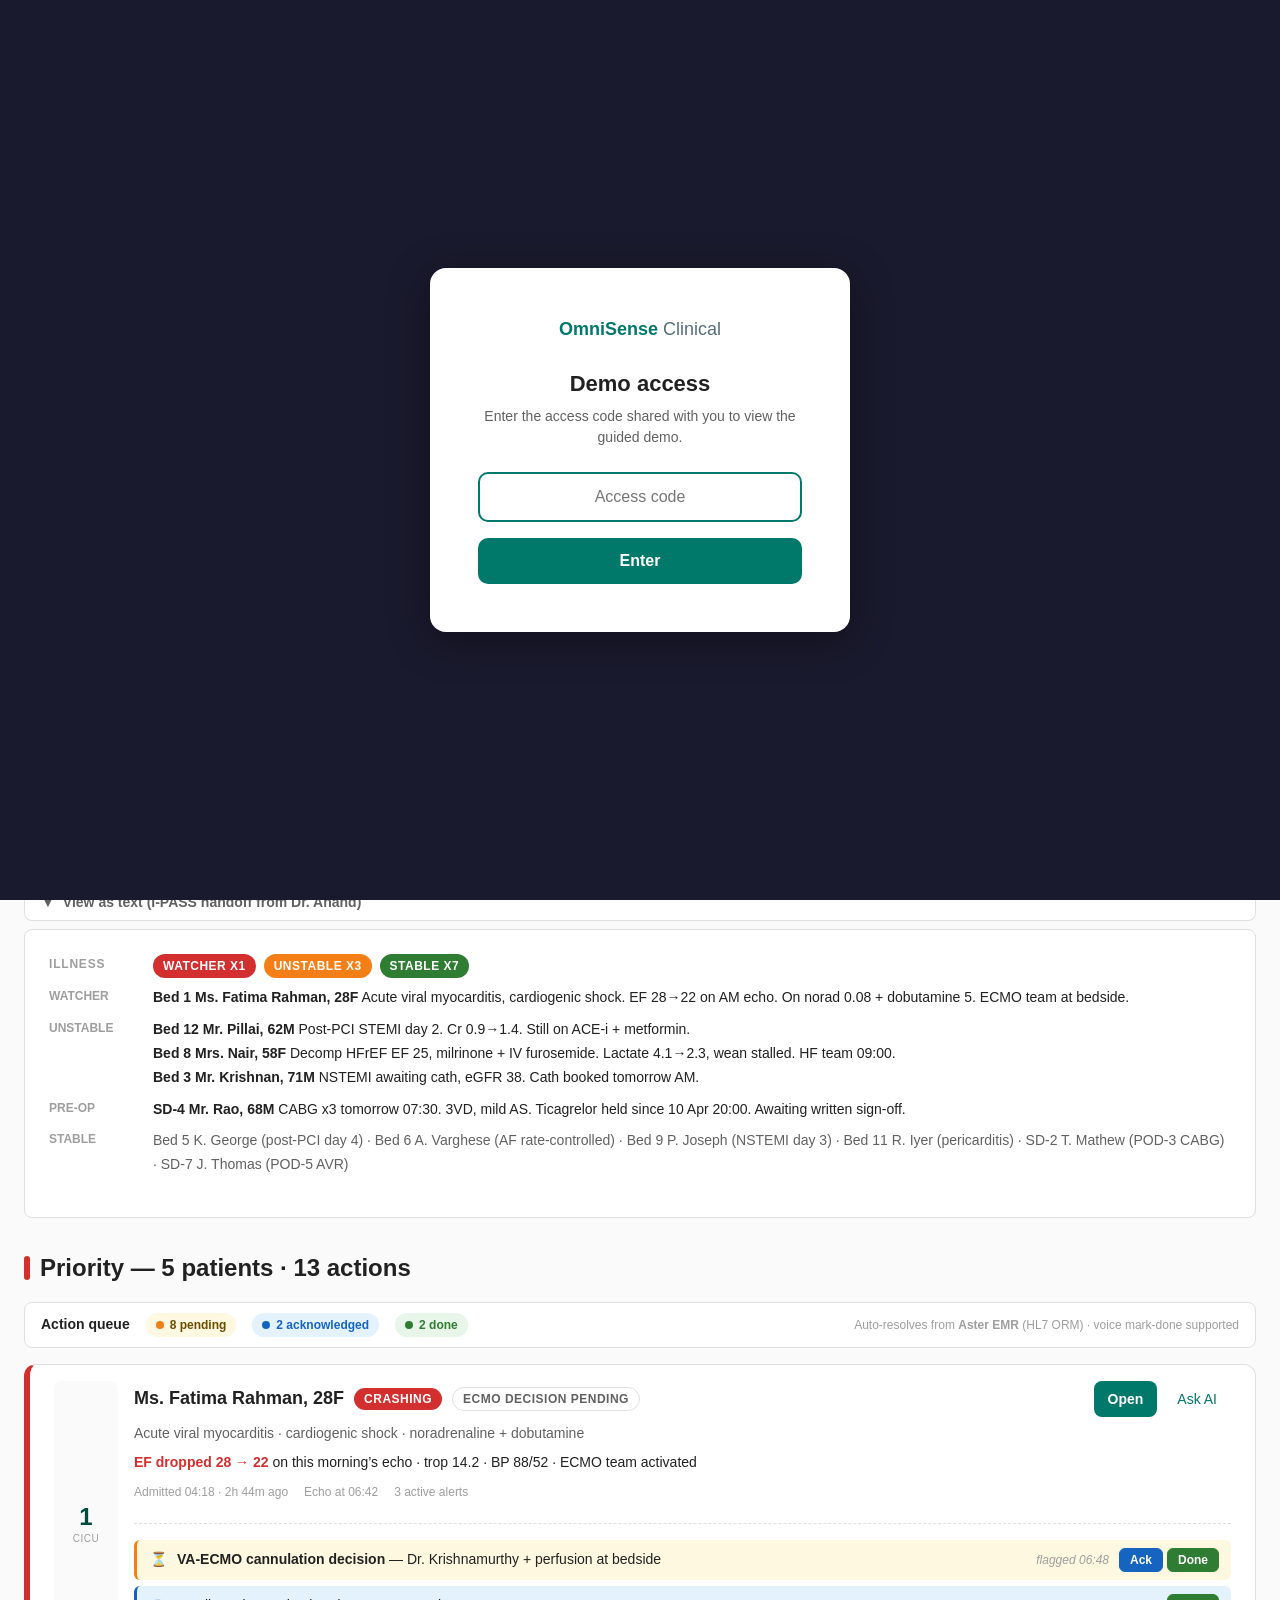
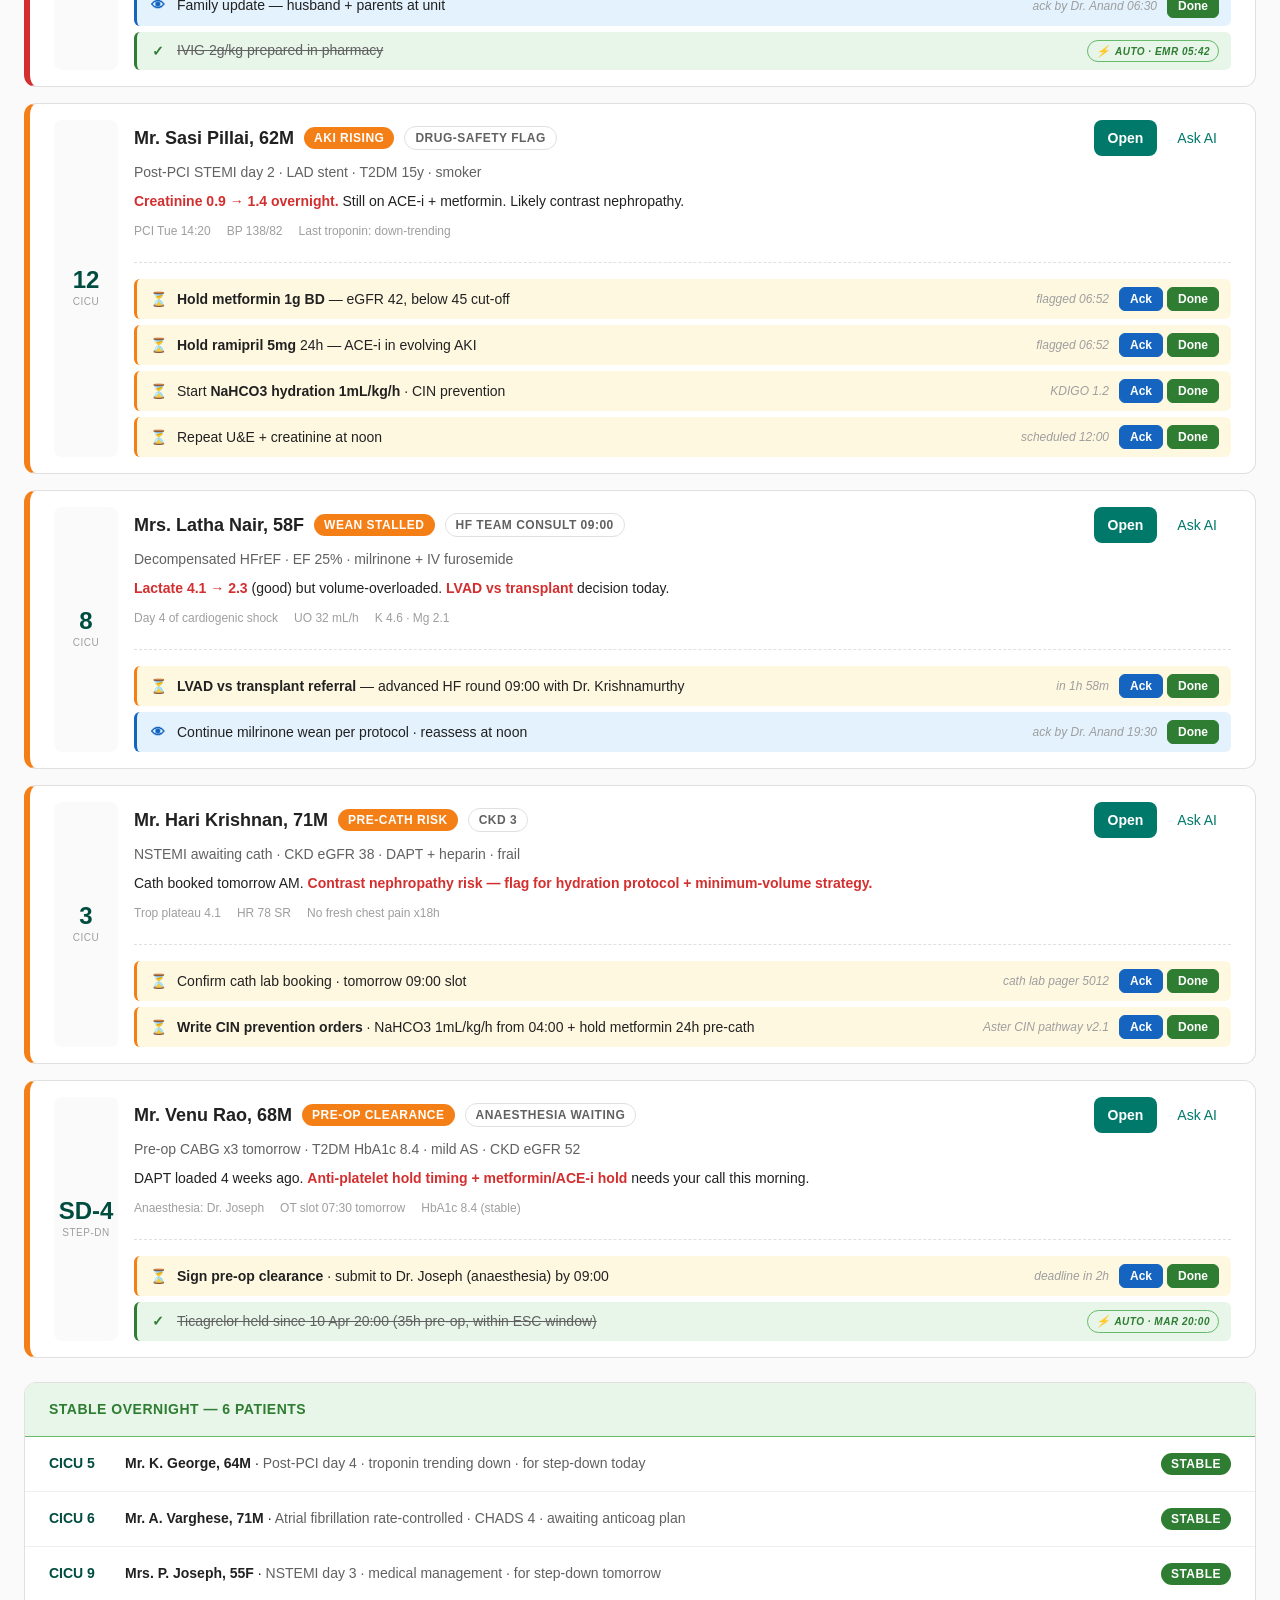
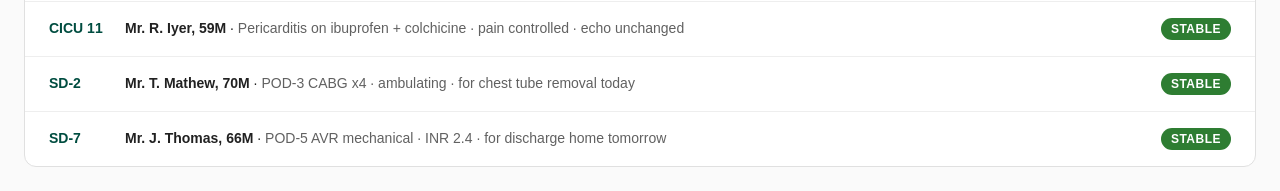
==== 02-briefing-shift-start.html @ e31ad089 "OmniSense Clinical demo walkthrough - 11 mockups + guided tour" ====
<!doctype html>
<html lang="en">
<head>
<meta charset="utf-8">
<title>M2 — Shift-start briefing · OmniSense Clinical</title>
<meta name="viewport" content="width=device-width, initial-scale=1">
<link rel="stylesheet" href="mockups.css">
<link rel="stylesheet" href="tour.css">
</head>
<body>
<div class="app">

  <header class="topbar">
    <div class="topbar-left">
      <div class="brand">OmniSense<span class="brand-mark">Clinical</span></div>
      <div class="hospital-pill">Aster Medcity · Kochi</div>
    </div>
    <div class="topbar-right">
      <div class="user-block">
        <span class="user-name">Dr. Rajesh Menon</span>
        <span class="user-meta">CICU · Cardiologist · D001</span>
      </div>
      <div class="user-avatar">RM</div>
    </div>
  </header>

  <nav class="tabbar">
    <div class="tab tab-active">
      <svg class="tab-mic-icon" viewBox="0 0 24 24"><rect x="9" y="3" width="6" height="12" rx="3"/><path d="M5 11a7 7 0 0 0 14 0M12 18v3"/></svg>
      Briefing
    </div>
    <div class="tab">Rounds</div>
    <div class="tab">Patients</div>
    <div class="tab">Knowledge</div>
  </nav>

  <main class="main">

    <div class="page-header">
      <div>
        <h1 class="page-title">Shift briefing</h1>
        <p class="page-subtitle">11 April 2026 · 07:02 · Generated 22 sec ago · 11 patients · 4 priority</p>
      </div>
      <div style="display:flex; gap:var(--space-sm); align-items:center;">
        <button class="btn btn-secondary btn-sm">Replay audio</button>
        <button class="btn btn-secondary btn-sm">Export to handoff</button>
        <button class="mic-fab" title="Press and hold to ask a follow-up">
          <svg viewBox="0 0 24 24"><rect x="9" y="3" width="6" height="12" rx="3"/><path d="M5 11a7 7 0 0 0 14 0M12 18v3"/></svg>
        </button>
      </div>
    </div>

    <!-- Doctor's voice turn -->
    <div class="doctor-bubble">
      <div class="doctor-bubble-icon">RM</div>
      <div class="doctor-bubble-text">&ldquo;How does my day look?&rdquo;</div>
      <span style="margin-left:auto; font-size:var(--font-xs); color:var(--color-text-muted);">07:01:38 · 1.4s</span>
    </div>

    <!-- AI conversational narrative -->
    <div class="ai-bubble" id="ai-briefing">
      <div class="ai-bubble-header">
        <div class="ai-bubble-icon">AI</div>
        <span>OmniSense · shift briefing</span>
        <!-- Audio playback control -->
        <div id="audio-control" style="margin-left:auto; display:flex; align-items:center; gap:8px;">
          <button id="audio-btn" onclick="toggleAudio()" style="display:inline-flex; align-items:center; gap:6px; padding:6px 14px; background:#00796B; color:white; border:none; border-radius:20px; font-size:12px; font-weight:600; cursor:pointer; font-family:inherit;">
            <svg id="audio-icon-play" width="14" height="14" viewBox="0 0 24 24" fill="white"><polygon points="5,3 19,12 5,21"/></svg>
            <svg id="audio-icon-pause" width="14" height="14" viewBox="0 0 24 24" fill="white" style="display:none;"><rect x="5" y="3" width="4" height="18"/><rect x="15" y="3" width="4" height="18"/></svg>
            <span id="audio-label">Listen</span>
          </button>
          <div id="audio-status" style="font-size:11px; color:var(--color-text-muted); font-weight:400; display:none; align-items:center;">
            <span id="audio-status-text">Speaking...</span>
            <span id="audio-waveform" style="display:inline-flex; align-items:center; gap:2px; margin-left:4px; height:14px; vertical-align:middle;">
              <span style="display:inline-block; width:2px; background:#00796B; border-radius:1px; animation:waveform 0.8s ease-in-out infinite;"></span>
              <span style="display:inline-block; width:2px; background:#00796B; border-radius:1px; animation:waveform 0.8s ease-in-out infinite 0.1s;"></span>
              <span style="display:inline-block; width:2px; background:#00796B; border-radius:1px; animation:waveform 0.8s ease-in-out infinite 0.2s;"></span>
              <span style="display:inline-block; width:2px; background:#00796B; border-radius:1px; animation:waveform 0.8s ease-in-out infinite 0.3s;"></span>
              <span style="display:inline-block; width:2px; background:#00796B; border-radius:1px; animation:waveform 0.8s ease-in-out infinite 0.15s;"></span>
            </span>
          </div>
        </div>
      </div>
      <div class="ai-bubble-body" id="ai-text">
        Good morning Dr. Menon. You have <strong>11 cardiac patients</strong> today across CICU and the
        cardiac surgical step-down. <strong>Four need your attention this morning.</strong>
        <br><br>
        <strong>Mr. Pillai in bed 12</strong> &mdash; your STEMI from Tuesday &mdash; his creatinine
        bumped from <strong>0.9 to 1.4</strong> overnight. Most likely contrast nephropathy from yesterday&rsquo;s
        cath, and he&rsquo;s still on the ACE-i and metformin.
        <br><br>
        <strong>Mrs. Nair in bed 8</strong> &mdash; your decomp heart failure on milrinone &mdash; her lactate has
        come down from 4.1 to 2.3 over the last 24 hours, but the milrinone wean isn&rsquo;t going as
        planned and she&rsquo;s still pretty volume-overloaded. The advanced HF team wants to talk
        about <strong>LVAD versus transplant referral</strong> this morning.
        <br><br>
        <strong>Ms. Fatima in bed 1</strong> &mdash; the 28-year-old myocarditis admission from last night &mdash;
        her EF dropped from <strong>28 to 22</strong> on the morning echo. She&rsquo;s on low-dose noradrenaline
        and dobutamine, and the ECMO team is asking <strong>whether to cannulate now or wait
        another four hours</strong>.
        <br><br>
        <strong>Mr. Krishnan in bed 3</strong> goes to the cath lab tomorrow &mdash; his eGFR is 38, so I want to
        flag the contrast load. And <strong>Mr. Rao</strong> is your CABG case for tomorrow morning &mdash;
        anaesthesia wants clearance on his anti-platelet hold.
        <br><br>
        The other six are stable. <em>What do you want to tackle first?</em>
      </div>
      <div class="ai-bubble-meta">
        <span>Sources: Patient context bundles &times; 11 · Drug-safety pipeline run · 0 hallucination flags</span>
        <span style="margin-left:auto;">Fully audited &middot; ID brf_20260411_0701</span>
      </div>
    </div>

    <!-- Text handoff (collapsible) -->
    <div id="handoff-toggle" style="margin-top:var(--space-md);">
      <button onclick="document.getElementById('handoff-body').style.display = document.getElementById('handoff-body').style.display === 'none' ? 'block' : 'none'; this.querySelector('.toggle-arrow').textContent = document.getElementById('handoff-body').style.display === 'none' ? '\u25B6' : '\u25BC';" style="display:flex; align-items:center; gap:8px; padding:10px 16px; background:var(--color-surface); border:1px solid var(--color-border); border-radius:var(--radius-md); cursor:pointer; font-size:var(--font-sm); font-weight:600; color:var(--color-text-secondary); font-family:inherit; width:100%; text-align:left;">
        <span class="toggle-arrow">&#9660;</span>
        View as text (I-PASS handoff from Dr. Anand)
      </button>
      <div id="handoff-body" style="display:block; margin-top:8px; padding:var(--space-lg); background:var(--color-surface); border:1px solid var(--color-border); border-radius:var(--radius-md); font-size:var(--font-sm); line-height:1.7;">
        <div style="display:grid; grid-template-columns:80px 1fr; gap:var(--space-sm) var(--space-lg); margin-bottom:var(--space-md);">
          <div style="font-size:var(--font-xs); text-transform:uppercase; color:var(--color-text-muted); font-weight:700; letter-spacing:0.8px;">Illness</div>
          <div><span class="badge badge-critical">Watcher x1</span> <span class="badge badge-warning" style="margin-left:4px;">Unstable x3</span> <span class="badge badge-stable" style="margin-left:4px;">Stable x7</span></div>

          <div style="font-size:var(--font-xs); text-transform:uppercase; color:var(--color-text-muted); font-weight:700;">Watcher</div>
          <div><strong>Bed 1 Ms. Fatima Rahman, 28F</strong> Acute viral myocarditis, cardiogenic shock. EF 28&rarr;22 on AM echo. On norad 0.08 + dobutamine 5. ECMO team at bedside.</div>

          <div style="font-size:var(--font-xs); text-transform:uppercase; color:var(--color-text-muted); font-weight:700;">Unstable</div>
          <div>
            <strong>Bed 12 Mr. Pillai, 62M</strong> Post-PCI STEMI day 2. Cr 0.9&rarr;1.4. Still on ACE-i + metformin.<br>
            <strong>Bed 8 Mrs. Nair, 58F</strong> Decomp HFrEF EF 25, milrinone + IV furosemide. Lactate 4.1&rarr;2.3, wean stalled. HF team 09:00.<br>
            <strong>Bed 3 Mr. Krishnan, 71M</strong> NSTEMI awaiting cath, eGFR 38. Cath booked tomorrow AM.
          </div>

          <div style="font-size:var(--font-xs); text-transform:uppercase; color:var(--color-text-muted); font-weight:700;">Pre-op</div>
          <div><strong>SD-4 Mr. Rao, 68M</strong> CABG x3 tomorrow 07:30. 3VD, mild AS. Ticagrelor held since 10 Apr 20:00. Awaiting written sign-off.</div>

          <div style="font-size:var(--font-xs); text-transform:uppercase; color:var(--color-text-muted); font-weight:700;">Stable</div>
          <div style="color:var(--color-text-secondary);">Bed 5 K. George (post-PCI day 4) &middot; Bed 6 A. Varghese (AF rate-controlled) &middot; Bed 9 P. Joseph (NSTEMI day 3) &middot; Bed 11 R. Iyer (pericarditis) &middot; SD-2 T. Mathew (POD-3 CABG) &middot; SD-7 J. Thomas (POD-5 AVR)</div>
        </div>
      </div>
    </div>

    <script>
    var isSpeaking = false;
    var speakId = 0;
    var sentences = [];
    var currentIdx = 0;
    var preferredVoice = null;

    var ABBREVS = [
      [/\bDr\./g, 'Doctor'], [/\bMr\./g, 'Mister'], [/\bMrs\./g, 'Missus'],
      [/\bMs\./g, 'Miss'], [/\bSt\./g, 'Saint'], [/\be\.g\./g, 'for example'],
      [/\bi\.e\./g, 'that is'], [/\bvs\./g, 'versus'], [/\beGFR\b/g, 'E G F R'],
      [/\bACE-i\b/g, 'ace inhibitor'], [/\bEF\b/g, 'E F'], [/\bLVAD\b/g, 'L VAD'],
      [/\bCABG\b/g, 'cabbage']
    ];

    function toggleAudio() {
      if (isSpeaking) {
        speakId++;
        speechSynthesis.cancel();
        setUI(false);
        // currentIdx stays where it is so resume picks up from here
        return;
      }

      // First play or resume
      if (sentences.length === 0 || currentIdx >= sentences.length) {
        // Fresh start: parse text and reset
        var text = document.getElementById('ai-text').innerText;
        var safe = ABBREVS.reduce(function(t, p) { return t.replaceAll(p[0], p[1]); }, text);
        sentences = safe.match(/[^.!?]+[.!?]+/g) || [safe];
        currentIdx = 0;

        var voices = speechSynthesis.getVoices();
        preferredVoice =
          voices.find(function(v) { return v.lang === 'en-IN'; }) ||
          voices.find(function(v) { return /india|neerja|rishi/i.test(v.name) && v.lang.indexOf('en') === 0; }) ||
          voices.find(function(v) { return v.lang === 'en-GB'; }) ||
          voices.find(function(v) { return v.lang.indexOf('en') === 0; });
      }
      // else: resume from currentIdx

      setUI(true);
      speakNext();
    }

    function speakNext() {
      if (currentIdx >= sentences.length) { setUI(false); return; }
      var myId = ++speakId;
      setTimeout(function() {
        if (speakId !== myId) return;
        var u = new SpeechSynthesisUtterance(sentences[currentIdx].trim());
        u.rate = 0.95;
        u.pitch = 1;
        u.volume = 1;
        u.lang = 'en-IN';
        if (preferredVoice) u.voice = preferredVoice;
        u.onend = function() {
          if (speakId !== myId) return;
          currentIdx++;
          speakNext();
        };
        u.onerror = function() {
          if (speakId !== myId) return;
          setUI(false);
        };
        speechSynthesis.speak(u);
      }, 50);
    }

    function setUI(playing) {
      isSpeaking = playing;
      var paused = !playing && currentIdx > 0 && currentIdx < sentences.length;
      document.getElementById('audio-label').textContent = playing ? 'Stop' : (paused ? 'Resume' : 'Listen');
      document.getElementById('audio-icon-play').style.display = playing ? 'none' : 'block';
      document.getElementById('audio-icon-pause').style.display = playing ? 'block' : 'none';
      document.getElementById('audio-btn').style.background = playing ? '#D32F2F' : '#00796B';
      document.getElementById('audio-status').style.display = playing ? 'inline-flex' : 'none';
    }

    if (speechSynthesis.onvoiceschanged !== undefined) {
      speechSynthesis.onvoiceschanged = function() {};
    }
    </script>

    <h2 style="margin-top:var(--space-xl); margin-bottom:var(--space-md); font-size:var(--font-xl); font-weight:600; display:flex; align-items:center; gap:10px;">
      <span style="width:6px; height:24px; background:var(--color-critical); border-radius:3px;"></span>
      Priority &mdash; 5 patients &middot; 13 actions
    </h2>

    <div class="action-summary">
      <span style="font-weight:600; color:var(--color-text);">Action queue</span>
      <span class="action-summary-pill" style="background:#FFF8E1; color:#6D4C00;"><span class="dot" style="background:#F57F17;"></span>8 pending</span>
      <span class="action-summary-pill" style="background:#E3F2FD; color:#1565C0;"><span class="dot" style="background:#1565C0;"></span>2 acknowledged</span>
      <span class="action-summary-pill" style="background:#E8F5E9; color:#2E7D32;"><span class="dot" style="background:#2E7D32;"></span>2 done</span>
      <span style="margin-left:auto; font-size:var(--font-xs); color:var(--color-text-muted);">
        Auto-resolves from <strong>Aster EMR</strong> (HL7 ORM) &middot; voice mark-done supported
      </span>
    </div>

    <div class="priority-list">

      <!-- Fatima — most critical -->
      <div class="patient-card patient-card-critical">
        <div class="patient-bed-block">
          <div class="patient-bed-num">1</div>
          <div class="patient-bed-label">CICU</div>
        </div>
        <div class="patient-body">
          <div class="patient-name-row">
            <span class="patient-name">Ms. Fatima Rahman, 28F</span>
            <span class="badge badge-critical">Crashing</span>
            <span class="badge badge-outline">ECMO decision pending</span>
            <span style="margin-left:auto; display:flex; gap:6px;">
              <button class="btn btn-primary btn-sm">Open</button>
              <button class="btn btn-ghost btn-sm">Ask AI</button>
            </span>
          </div>
          <div class="patient-dx">Acute viral myocarditis · cardiogenic shock · noradrenaline + dobutamine</div>
          <div class="patient-concern"><strong>EF dropped 28 &rarr; 22</strong> on this morning&rsquo;s echo · trop 14.2 · BP 88/52 · ECMO team activated</div>
          <div class="patient-meta-row">
            <span>Admitted 04:18 · 2h 44m ago</span>
            <span>Echo at 06:42</span>
            <span>3 active alerts</span>
          </div>

          <div class="action-list">
            <div class="action-item action-pending">
              <span class="action-status action-status-pending">⏳</span>
              <span class="action-text"><strong>VA-ECMO cannulation decision</strong> &mdash; Dr. Krishnamurthy + perfusion at bedside</span>
              <span class="action-meta">flagged 06:48</span>
              <div class="action-buttons">
                <button class="btn-mini btn-mini-ack">Ack</button>
                <button class="btn-mini btn-mini-done">Done</button>
              </div>
            </div>
            <div class="action-item action-acknowledged">
              <span class="action-status action-status-ack">👁</span>
              <span class="action-text">Family update &mdash; husband + parents at unit</span>
              <span class="action-meta">ack by Dr. Anand 06:30</span>
              <div class="action-buttons">
                <button class="btn-mini btn-mini-done">Done</button>
              </div>
            </div>
            <div class="action-item action-done">
              <span class="action-status action-status-done">✓</span>
              <span class="action-text">IVIG 2g/kg prepared in pharmacy</span>
              <span class="action-meta"><span class="auto-badge">auto · EMR 05:42</span></span>
            </div>
          </div>
        </div>
      </div>

      <!-- Pillai -->
      <div class="patient-card patient-card-warning">
        <div class="patient-bed-block">
          <div class="patient-bed-num">12</div>
          <div class="patient-bed-label">CICU</div>
        </div>
        <div class="patient-body">
          <div class="patient-name-row">
            <span class="patient-name">Mr. Sasi Pillai, 62M</span>
            <span class="badge badge-warning">AKI rising</span>
            <span class="badge badge-outline">Drug-safety flag</span>
            <span style="margin-left:auto; display:flex; gap:6px;">
              <button class="btn btn-primary btn-sm">Open</button>
              <button class="btn btn-ghost btn-sm">Ask AI</button>
            </span>
          </div>
          <div class="patient-dx">Post-PCI STEMI day 2 · LAD stent · T2DM 15y · smoker</div>
          <div class="patient-concern"><strong>Creatinine 0.9 &rarr; 1.4 overnight.</strong> Still on ACE-i + metformin. Likely contrast nephropathy.</div>
          <div class="patient-meta-row">
            <span>PCI Tue 14:20</span>
            <span>BP 138/82</span>
            <span>Last troponin: down-trending</span>
          </div>

          <div class="action-list">
            <div class="action-item action-pending">
              <span class="action-status action-status-pending">⏳</span>
              <span class="action-text"><strong>Hold metformin 1g BD</strong> &mdash; eGFR 42, below 45 cut-off</span>
              <span class="action-meta">flagged 06:52</span>
              <div class="action-buttons">
                <button class="btn-mini btn-mini-ack">Ack</button>
                <button class="btn-mini btn-mini-done">Done</button>
              </div>
            </div>
            <div class="action-item action-pending">
              <span class="action-status action-status-pending">⏳</span>
              <span class="action-text"><strong>Hold ramipril 5mg</strong> 24h &mdash; ACE-i in evolving AKI</span>
              <span class="action-meta">flagged 06:52</span>
              <div class="action-buttons">
                <button class="btn-mini btn-mini-ack">Ack</button>
                <button class="btn-mini btn-mini-done">Done</button>
              </div>
            </div>
            <div class="action-item action-pending">
              <span class="action-status action-status-pending">⏳</span>
              <span class="action-text">Start <strong>NaHCO3 hydration 1mL/kg/h</strong> &middot; CIN prevention</span>
              <span class="action-meta">KDIGO 1.2</span>
              <div class="action-buttons">
                <button class="btn-mini btn-mini-ack">Ack</button>
                <button class="btn-mini btn-mini-done">Done</button>
              </div>
            </div>
            <div class="action-item action-pending">
              <span class="action-status action-status-pending">⏳</span>
              <span class="action-text">Repeat U&amp;E + creatinine at noon</span>
              <span class="action-meta">scheduled 12:00</span>
              <div class="action-buttons">
                <button class="btn-mini btn-mini-ack">Ack</button>
                <button class="btn-mini btn-mini-done">Done</button>
              </div>
            </div>
          </div>
        </div>
      </div>

      <!-- Nair -->
      <div class="patient-card patient-card-warning">
        <div class="patient-bed-block">
          <div class="patient-bed-num">8</div>
          <div class="patient-bed-label">CICU</div>
        </div>
        <div class="patient-body">
          <div class="patient-name-row">
            <span class="patient-name">Mrs. Latha Nair, 58F</span>
            <span class="badge badge-warning">Wean stalled</span>
            <span class="badge badge-outline">HF team consult 09:00</span>
            <span style="margin-left:auto; display:flex; gap:6px;">
              <button class="btn btn-primary btn-sm">Open</button>
              <button class="btn btn-ghost btn-sm">Ask AI</button>
            </span>
          </div>
          <div class="patient-dx">Decompensated HFrEF · EF 25% · milrinone + IV furosemide</div>
          <div class="patient-concern"><strong>Lactate 4.1 &rarr; 2.3</strong> (good) but volume-overloaded. <strong>LVAD vs transplant</strong> decision today.</div>
          <div class="patient-meta-row">
            <span>Day 4 of cardiogenic shock</span>
            <span>UO 32 mL/h</span>
            <span>K 4.6 · Mg 2.1</span>
          </div>

          <div class="action-list">
            <div class="action-item action-pending">
              <span class="action-status action-status-pending">⏳</span>
              <span class="action-text"><strong>LVAD vs transplant referral</strong> &mdash; advanced HF round 09:00 with Dr. Krishnamurthy</span>
              <span class="action-meta">in 1h 58m</span>
              <div class="action-buttons">
                <button class="btn-mini btn-mini-ack">Ack</button>
                <button class="btn-mini btn-mini-done">Done</button>
              </div>
            </div>
            <div class="action-item action-acknowledged">
              <span class="action-status action-status-ack">👁</span>
              <span class="action-text">Continue milrinone wean per protocol &middot; reassess at noon</span>
              <span class="action-meta">ack by Dr. Anand 19:30</span>
              <div class="action-buttons">
                <button class="btn-mini btn-mini-done">Done</button>
              </div>
            </div>
          </div>
        </div>
      </div>

      <!-- Krishnan -->
      <div class="patient-card patient-card-warning">
        <div class="patient-bed-block">
          <div class="patient-bed-num">3</div>
          <div class="patient-bed-label">CICU</div>
        </div>
        <div class="patient-body">
          <div class="patient-name-row">
            <span class="patient-name">Mr. Hari Krishnan, 71M</span>
            <span class="badge badge-warning">Pre-cath risk</span>
            <span class="badge badge-outline">CKD 3</span>
            <span style="margin-left:auto; display:flex; gap:6px;">
              <button class="btn btn-primary btn-sm">Open</button>
              <button class="btn btn-ghost btn-sm">Ask AI</button>
            </span>
          </div>
          <div class="patient-dx">NSTEMI awaiting cath · CKD eGFR 38 · DAPT + heparin · frail</div>
          <div class="patient-concern">Cath booked tomorrow AM. <strong>Contrast nephropathy risk &mdash; flag for hydration protocol + minimum-volume strategy.</strong></div>
          <div class="patient-meta-row">
            <span>Trop plateau 4.1</span>
            <span>HR 78 SR</span>
            <span>No fresh chest pain x18h</span>
          </div>

          <div class="action-list">
            <div class="action-item action-pending">
              <span class="action-status action-status-pending">⏳</span>
              <span class="action-text">Confirm cath lab booking &middot; tomorrow 09:00 slot</span>
              <span class="action-meta">cath lab pager 5012</span>
              <div class="action-buttons">
                <button class="btn-mini btn-mini-ack">Ack</button>
                <button class="btn-mini btn-mini-done">Done</button>
              </div>
            </div>
            <div class="action-item action-pending">
              <span class="action-status action-status-pending">⏳</span>
              <span class="action-text"><strong>Write CIN prevention orders</strong> &middot; NaHCO3 1mL/kg/h from 04:00 + hold metformin 24h pre-cath</span>
              <span class="action-meta">Aster CIN pathway v2.1</span>
              <div class="action-buttons">
                <button class="btn-mini btn-mini-ack">Ack</button>
                <button class="btn-mini btn-mini-done">Done</button>
              </div>
            </div>
          </div>
        </div>
      </div>

      <!-- Rao -->
      <div class="patient-card patient-card-warning">
        <div class="patient-bed-block">
          <div class="patient-bed-num">SD-4</div>
          <div class="patient-bed-label">Step-Dn</div>
        </div>
        <div class="patient-body">
          <div class="patient-name-row">
            <span class="patient-name">Mr. Venu Rao, 68M</span>
            <span class="badge badge-warning">Pre-op clearance</span>
            <span class="badge badge-outline">Anaesthesia waiting</span>
            <span style="margin-left:auto; display:flex; gap:6px;">
              <button class="btn btn-primary btn-sm">Open</button>
              <button class="btn btn-ghost btn-sm">Ask AI</button>
            </span>
          </div>
          <div class="patient-dx">Pre-op CABG x3 tomorrow · T2DM HbA1c 8.4 · mild AS · CKD eGFR 52</div>
          <div class="patient-concern">DAPT loaded 4 weeks ago. <strong>Anti-platelet hold timing + metformin/ACE-i hold</strong> needs your call this morning.</div>
          <div class="patient-meta-row">
            <span>Anaesthesia: Dr. Joseph</span>
            <span>OT slot 07:30 tomorrow</span>
            <span>HbA1c 8.4 (stable)</span>
          </div>

          <div class="action-list">
            <div class="action-item action-pending">
              <span class="action-status action-status-pending">⏳</span>
              <span class="action-text"><strong>Sign pre-op clearance</strong> &middot; submit to Dr. Joseph (anaesthesia) by 09:00</span>
              <span class="action-meta">deadline in 2h</span>
              <div class="action-buttons">
                <button class="btn-mini btn-mini-ack">Ack</button>
                <button class="btn-mini btn-mini-done">Done</button>
              </div>
            </div>
            <div class="action-item action-done">
              <span class="action-status action-status-done">✓</span>
              <span class="action-text">Ticagrelor held since 10 Apr 20:00 (35h pre-op, within ESC window)</span>
              <span class="action-meta"><span class="auto-badge">auto · MAR 20:00</span></span>
            </div>
          </div>
        </div>
      </div>

    </div>

    <!-- Stable list -->
    <div id="stable-section" class="stable-list" style="margin-top:var(--space-lg);">
      <div class="stable-list-header">Stable overnight &mdash; 6 patients</div>
      <div class="stable-row">
        <span class="bed">CICU 5</span>
        <span><span class="name">Mr. K. George, 64M</span> &middot; <span class="status">Post-PCI day 4 · troponin trending down · for step-down today</span></span>
        <span class="badge badge-stable">Stable</span>
      </div>
      <div class="stable-row">
        <span class="bed">CICU 6</span>
        <span><span class="name">Mr. A. Varghese, 71M</span> &middot; <span class="status">Atrial fibrillation rate-controlled · CHADS 4 · awaiting anticoag plan</span></span>
        <span class="badge badge-stable">Stable</span>
      </div>
      <div class="stable-row">
        <span class="bed">CICU 9</span>
        <span><span class="name">Mrs. P. Joseph, 55F</span> &middot; <span class="status">NSTEMI day 3 · medical management · for step-down tomorrow</span></span>
        <span class="badge badge-stable">Stable</span>
      </div>
      <div class="stable-row">
        <span class="bed">CICU 11</span>
        <span><span class="name">Mr. R. Iyer, 59M</span> &middot; <span class="status">Pericarditis on ibuprofen + colchicine · pain controlled · echo unchanged</span></span>
        <span class="badge badge-stable">Stable</span>
      </div>
      <div class="stable-row">
        <span class="bed">SD-2</span>
        <span><span class="name">Mr. T. Mathew, 70M</span> &middot; <span class="status">POD-3 CABG x4 · ambulating · for chest tube removal today</span></span>
        <span class="badge badge-stable">Stable</span>
      </div>
      <div class="stable-row">
        <span class="bed">SD-7</span>
        <span><span class="name">Mr. J. Thomas, 66M</span> &middot; <span class="status">POD-5 AVR mechanical · INR 2.4 · for discharge home tomorrow</span></span>
        <span class="badge badge-stable">Stable</span>
      </div>
    </div>

  </main>
</div>
<script>
var TOUR_CONFIG = {
  pageDesc: 'After asking "How does my day look?" you hear and see the full shift briefing.'
};
var TOUR_STEPS = [
  {
    target: '.doctor-bubble',
    title: 'Your voice command',
    body: 'You asked <strong>"How does my day look?"</strong> and OmniSense responded with a full shift briefing across all 11 patients.',
    position: 'bottom'
  },
  {
    target: '#ai-briefing',
    title: 'AI shift briefing',
    body: 'A conversational narrative covering your priority patients, what changed overnight, and what needs your attention. Tap <strong>Listen</strong> to hear it read aloud.',
    position: 'right'
  },
  {
    target: '#handoff-toggle',
    title: 'Text view',
    body: 'Prefer reading? Expand this to see the same briefing as a structured I-PASS handoff document.',
    position: 'bottom'
  },
  {
    target: '.action-summary',
    title: 'Action queue',
    body: 'Every action across your patients in one place. Items resolve automatically when your registrar enters orders into the EMR, or you can mark them done by voice.',
    position: 'bottom'
  },
  {
    target: '.patient-card-critical',
    title: 'Critical patient',
    body: 'Red border and alert badges highlight <strong>Ms. Fatima</strong>. Each card shows the clinical concern and pending actions inline. Tap <strong>Open</strong> to see her full drawer.',
    position: 'right'
  },
  {
    target: '#stable-section',
    title: 'Stable patients',
    body: 'The 6 patients who had an uneventful night. Compact one-liners so they stay visible without cluttering your priority view.',
    position: 'top'
  }
];
</script>
<script src="tour.js"></script>
</body>
</html>
---- mockups.css ----
/* OmniSense Clinical — Aster Demo Mockups
 * Shared design system extracted from apps/ui/src/index.css.
 * Static-only — no build step. Lift these tokens verbatim into React later.
 */

* { margin: 0; padding: 0; box-sizing: border-box; }

:root {
  /* Clinical alert colors (IEC 62366 compliant) */
  --color-critical: #D32F2F;
  --color-critical-bg: #FFEBEE;
  --color-critical-border: #EF5350;
  --color-warning: #F57F17;
  --color-warning-bg: #FFF8E1;
  --color-warning-border: #FFB300;
  --color-stable: #2E7D32;
  --color-stable-bg: #E8F5E9;
  --color-stable-border: #66BB6A;
  --color-acknowledged: #1565C0;
  --color-acknowledged-bg: #E3F2FD;
  --color-acknowledged-border: #42A5F5;
  --color-info: #546E7A;
  --color-info-bg: #ECEFF1;

  /* Brand teal */
  --color-primary: #00796B;
  --color-primary-light: #009688;
  --color-primary-dark: #004D40;
  --color-primary-bg: #E0F2F1;

  /* Surfaces */
  --color-bg: #FAFAFA;
  --color-surface: #FFFFFF;
  --color-surface-hover: #F5F5F5;
  --color-border: #E0E0E0;
  --color-border-light: #EEEEEE;

  /* Typography */
  --color-text: #212121;
  --color-text-secondary: #616161;
  --color-text-muted: #9E9E9E;
  --color-text-inverse: #FFFFFF;

  /* Spacing */
  --space-xs: 4px;
  --space-sm: 8px;
  --space-md: 16px;
  --space-lg: 24px;
  --space-xl: 32px;
  --space-2xl: 48px;

  /* Type scale */
  --font-xs: 0.75rem;
  --font-sm: 0.875rem;
  --font-base: 1rem;
  --font-lg: 1.125rem;
  --font-xl: 1.5rem;
  --font-2xl: 2rem;
  --font-3xl: 2.5rem;

  /* Touch targets */
  --touch-min: 48px;
  --touch-lg: 56px;

  /* Radius */
  --radius-sm: 6px;
  --radius-md: 8px;
  --radius-lg: 12px;
  --radius-xl: 16px;
  --radius-full: 9999px;

  /* Shadows */
  --shadow-sm: 0 1px 2px rgba(0,0,0,0.06);
  --shadow-md: 0 2px 8px rgba(0,0,0,0.08);
  --shadow-lg: 0 4px 16px rgba(0,0,0,0.10);
  --shadow-alert: 0 2px 12px rgba(211,47,47,0.15);
}

body {
  font-family: 'Inter', -apple-system, BlinkMacSystemFont, 'Segoe UI', Roboto,
    'Helvetica Neue', Arial, sans-serif;
  font-size: var(--font-base);
  line-height: 1.5;
  background-color: var(--color-bg);
  color: var(--color-text);
  -webkit-font-smoothing: antialiased;
}

/* ============ APP SHELL ============ */

.app {
  min-height: 100vh;
  display: flex;
  flex-direction: column;
}

.topbar {
  background: var(--color-primary);
  color: var(--color-text-inverse);
  padding: 0 var(--space-lg);
  height: 64px;
  display: flex;
  align-items: center;
  justify-content: space-between;
  box-shadow: var(--shadow-md);
  position: sticky;
  top: 0;
  z-index: 10;
}

.topbar-left {
  display: flex;
  align-items: center;
  gap: var(--space-lg);
}

.brand {
  font-size: var(--font-lg);
  font-weight: 700;
  letter-spacing: 0.3px;
}

.brand-mark {
  color: #B2DFDB;
  font-weight: 400;
  margin-left: 6px;
}

.hospital-pill {
  background: rgba(255,255,255,0.15);
  padding: 4px 12px;
  border-radius: var(--radius-full);
  font-size: var(--font-sm);
  font-weight: 500;
}

.topbar-right {
  display: flex;
  align-items: center;
  gap: var(--space-md);
}

.user-block {
  display: flex;
  flex-direction: column;
  align-items: flex-end;
  line-height: 1.2;
}

.user-name { font-size: var(--font-sm); font-weight: 600; }
.user-meta { font-size: var(--font-xs); opacity: 0.85; }

.user-avatar {
  width: 40px;
  height: 40px;
  border-radius: 50%;
  background: var(--color-primary-dark);
  border: 2px solid #B2DFDB;
  display: flex;
  align-items: center;
  justify-content: center;
  font-weight: 600;
  font-size: var(--font-sm);
}

/* ============ TAB BAR ============ */

.tabbar {
  background: var(--color-surface);
  border-bottom: 1px solid var(--color-border);
  display: flex;
  padding: 0 var(--space-lg);
  gap: var(--space-xs);
}

.tab {
  padding: var(--space-md) var(--space-lg);
  font-size: var(--font-base);
  font-weight: 500;
  color: var(--color-text-secondary);
  border-bottom: 3px solid transparent;
  cursor: pointer;
  display: flex;
  align-items: center;
  gap: 8px;
  transition: all 150ms ease;
  min-height: var(--touch-min);
}

.tab:hover { color: var(--color-text); background: var(--color-surface-hover); }

.tab-active {
  color: var(--color-primary);
  border-bottom-color: var(--color-primary);
  font-weight: 600;
}

.tab-mic-icon {
  width: 18px;
  height: 18px;
  stroke: currentColor;
  fill: none;
  stroke-width: 2;
}

/* ============ MAIN ============ */

.main {
  flex: 1;
  padding: var(--space-lg);
  max-width: 1280px;
  width: 100%;
  margin: 0 auto;
}

.page-header {
  display: flex;
  align-items: flex-start;
  justify-content: space-between;
  margin-bottom: var(--space-lg);
  gap: var(--space-md);
}

.page-title {
  font-size: var(--font-2xl);
  font-weight: 700;
  color: var(--color-text);
  line-height: 1.2;
}

.page-subtitle {
  font-size: var(--font-base);
  color: var(--color-text-secondary);
  margin-top: 4px;
}

/* ============ CARDS ============ */

.card {
  background: var(--color-surface);
  border: 1px solid var(--color-border);
  border-radius: var(--radius-lg);
  padding: var(--space-lg);
  box-shadow: var(--shadow-sm);
}

.card + .card { margin-top: var(--space-md); }

.card-critical {
  background: var(--color-critical-bg);
  border-color: var(--color-critical-border);
  box-shadow: var(--shadow-alert);
}

.card-warning {
  background: var(--color-warning-bg);
  border-color: var(--color-warning-border);
}

.card-stable {
  background: var(--color-stable-bg);
  border-color: var(--color-stable-border);
}

.card-acknowledged {
  background: var(--color-acknowledged-bg);
  border-color: var(--color-acknowledged-border);
}

/* ============ BADGES ============ */

.badge {
  display: inline-flex;
  align-items: center;
  padding: 2px 10px;
  border-radius: var(--radius-full);
  font-size: var(--font-xs);
  font-weight: 600;
  text-transform: uppercase;
  letter-spacing: 0.5px;
  color: var(--color-text-inverse);
}

.badge-critical { background: var(--color-critical); }
.badge-warning  { background: var(--color-warning); }
.badge-stable   { background: var(--color-stable); }
.badge-info     { background: var(--color-info); }
.badge-primary  { background: var(--color-primary); }
.badge-acknowledged { background: var(--color-acknowledged); }

.badge-outline {
  background: transparent;
  color: var(--color-text-secondary);
  border: 1px solid var(--color-border);
}

/* ============ BUTTONS ============ */

.btn {
  display: inline-flex;
  align-items: center;
  justify-content: center;
  gap: 8px;
  min-height: var(--touch-min);
  padding: var(--space-sm) var(--space-lg);
  border: none;
  border-radius: var(--radius-md);
  font-size: var(--font-base);
  font-weight: 600;
  cursor: pointer;
  transition: all 150ms ease;
  font-family: inherit;
}

.btn-primary {
  background: var(--color-primary);
  color: var(--color-text-inverse);
}
.btn-primary:hover { background: var(--color-primary-light); }

.btn-critical {
  background: var(--color-critical);
  color: var(--color-text-inverse);
}

.btn-secondary {
  background: var(--color-surface);
  color: var(--color-text);
  border: 1px solid var(--color-border);
}
.btn-secondary:hover { background: var(--color-surface-hover); }

.btn-ghost {
  background: transparent;
  color: var(--color-primary);
  font-weight: 500;
}
.btn-ghost:hover { background: var(--color-primary-bg); }

.btn-sm { min-height: 36px; padding: 6px 14px; font-size: var(--font-sm); }

/* ============ MIC BUTTON ============ */

.mic-fab {
  width: 64px;
  height: 64px;
  border-radius: 50%;
  background: var(--color-primary);
  color: white;
  border: none;
  display: flex;
  align-items: center;
  justify-content: center;
  cursor: pointer;
  box-shadow: var(--shadow-lg);
  transition: all 200ms ease;
}
.mic-fab:hover { background: var(--color-primary-light); transform: scale(1.05); }

.mic-fab svg {
  width: 28px;
  height: 28px;
  stroke: white;
  fill: none;
  stroke-width: 2;
}

.mic-fab-large {
  width: 96px;
  height: 96px;
}
.mic-fab-large svg { width: 40px; height: 40px; }

/* Voice listening pulse */
@keyframes voice-pulse {
  0%, 100% { box-shadow: 0 0 0 0 rgba(0,121,107,0.5); }
  50% { box-shadow: 0 0 0 16px rgba(0,121,107,0); }
}
.mic-listening {
  background: var(--color-critical);
  animation: voice-pulse 1.6s ease-in-out infinite;
}

/* ============ AI NARRATIVE BUBBLE ============ */

.ai-bubble {
  background: var(--color-primary-bg);
  border-left: 4px solid var(--color-primary);
  padding: var(--space-lg);
  border-radius: var(--radius-md);
  position: relative;
}

.ai-bubble-header {
  display: flex;
  align-items: center;
  gap: 10px;
  margin-bottom: var(--space-md);
  font-size: var(--font-sm);
  color: var(--color-primary-dark);
  font-weight: 600;
}

.ai-bubble-icon {
  width: 28px;
  height: 28px;
  border-radius: 50%;
  background: var(--color-primary);
  color: white;
  display: flex;
  align-items: center;
  justify-content: center;
  font-size: 14px;
  font-weight: 700;
}

.ai-bubble-body {
  font-size: 1.05rem;
  line-height: 1.65;
  color: var(--color-text);
}

.ai-bubble-body strong {
  color: var(--color-primary-dark);
  font-weight: 600;
}

.ai-bubble-meta {
  margin-top: var(--space-md);
  display: flex;
  gap: var(--space-md);
  font-size: var(--font-xs);
  color: var(--color-text-muted);
  padding-top: var(--space-sm);
  border-top: 1px solid rgba(0,121,107,0.15);
}

/* ============ DOCTOR BUBBLE (user turn) ============ */

.doctor-bubble {
  background: var(--color-surface);
  border: 1px solid var(--color-border);
  padding: var(--space-md) var(--space-lg);
  border-radius: var(--radius-md);
  display: flex;
  align-items: center;
  gap: 12px;
  margin: var(--space-md) 0;
}

.doctor-bubble-icon {
  width: 28px;
  height: 28px;
  border-radius: 50%;
  background: var(--color-text-secondary);
  color: white;
  display: flex;
  align-items: center;
  justify-content: center;
  font-size: 14px;
  font-weight: 700;
  flex-shrink: 0;
}

.doctor-bubble-text {
  font-size: var(--font-base);
  color: var(--color-text);
  font-style: italic;
}

/* ============ PATIENT CARDS ============ */

.priority-list { display: flex; flex-direction: column; gap: var(--space-md); }

.patient-card {
  background: var(--color-surface);
  border: 1px solid var(--color-border);
  border-radius: var(--radius-lg);
  padding: var(--space-md) var(--space-lg);
  display: flex;
  align-items: stretch;
  gap: var(--space-md);
  cursor: pointer;
  transition: all 150ms ease;
}
.patient-card:hover { box-shadow: var(--shadow-md); transform: translateY(-1px); }

.patient-card-critical { border-left: 6px solid var(--color-critical); }
.patient-card-warning  { border-left: 6px solid var(--color-warning); }
.patient-card-stable   { border-left: 6px solid var(--color-stable); }

.patient-bed-block {
  display: flex;
  flex-direction: column;
  align-items: center;
  justify-content: center;
  width: 64px;
  flex-shrink: 0;
  background: var(--color-bg);
  border-radius: var(--radius-md);
  padding: var(--space-sm);
}
.patient-bed-num {
  font-size: var(--font-xl);
  font-weight: 700;
  color: var(--color-primary-dark);
  line-height: 1;
  white-space: nowrap;
}
.patient-bed-label {
  font-size: 10px;
  color: var(--color-text-muted);
  text-transform: uppercase;
  letter-spacing: 0.5px;
  margin-top: 2px;
}

.patient-body {
  flex: 1;
  display: flex;
  flex-direction: column;
  gap: 6px;
  min-width: 0;
}

.patient-name-row {
  display: flex;
  align-items: center;
  gap: 10px;
  flex-wrap: wrap;
}

.patient-name {
  font-size: var(--font-lg);
  font-weight: 600;
  color: var(--color-text);
}

.patient-dx {
  font-size: var(--font-sm);
  color: var(--color-text-secondary);
}

.patient-concern {
  font-size: var(--font-sm);
  color: var(--color-text);
  margin-top: 2px;
}

.patient-concern strong { color: var(--color-critical); font-weight: 600; }

.patient-meta-row {
  display: flex;
  gap: var(--space-md);
  font-size: var(--font-xs);
  color: var(--color-text-muted);
  margin-top: 4px;
}

/* Stable list (compact one-liners for the 6 non-priority patients) */
.stable-list {
  background: var(--color-surface);
  border: 1px solid var(--color-border);
  border-radius: var(--radius-lg);
  overflow: hidden;
}

.stable-list-header {
  padding: var(--space-md) var(--space-lg);
  background: var(--color-stable-bg);
  border-bottom: 1px solid var(--color-stable-border);
  font-size: var(--font-sm);
  font-weight: 600;
  color: var(--color-stable);
  text-transform: uppercase;
  letter-spacing: 0.5px;
}

.stable-row {
  padding: var(--space-md) var(--space-lg);
  display: grid;
  grid-template-columns: 60px 1fr auto;
  gap: var(--space-md);
  align-items: center;
  border-bottom: 1px solid var(--color-border-light);
  font-size: var(--font-sm);
}
.stable-row:last-child { border-bottom: none; }
.stable-row .bed { font-weight: 700; color: var(--color-primary-dark); }
.stable-row .name { font-weight: 600; color: var(--color-text); }
.stable-row .status { color: var(--color-text-secondary); }

/* ============ DRAWER ============ */

.drawer-overlay {
  position: fixed;
  inset: 0;
  background: rgba(0,0,0,0.4);
  z-index: 100;
  display: flex;
  justify-content: flex-end;
}

.drawer {
  background: var(--color-surface);
  width: 720px;
  max-width: 100vw;
  height: 100vh;
  overflow-y: auto;
  box-shadow: var(--shadow-lg);
  display: flex;
  flex-direction: column;
}

.drawer-header {
  padding: var(--space-lg);
  border-bottom: 1px solid var(--color-border);
  display: flex;
  align-items: flex-start;
  justify-content: space-between;
  gap: var(--space-md);
  position: sticky;
  top: 0;
  background: var(--color-surface);
  z-index: 2;
}

.drawer-close {
  width: 36px;
  height: 36px;
  border-radius: 50%;
  background: transparent;
  border: 1px solid var(--color-border);
  cursor: pointer;
  font-size: 20px;
  color: var(--color-text-secondary);
  display: flex;
  align-items: center;
  justify-content: center;
}

.drawer-tabs {
  display: flex;
  gap: var(--space-xs);
  padding: 0 var(--space-lg);
  border-bottom: 1px solid var(--color-border);
  background: var(--color-surface);
}

.drawer-tab {
  padding: var(--space-md) var(--space-lg);
  font-size: var(--font-sm);
  font-weight: 500;
  color: var(--color-text-secondary);
  border-bottom: 3px solid transparent;
  cursor: pointer;
  min-height: var(--touch-min);
  display: flex;
  align-items: center;
}
.drawer-tab.active {
  color: var(--color-primary);
  border-bottom-color: var(--color-primary);
  font-weight: 600;
}

.drawer-body { padding: var(--space-lg); flex: 1; }

.drawer-section { margin-bottom: var(--space-xl); }
.drawer-section-title {
  font-size: var(--font-xs);
  text-transform: uppercase;
  letter-spacing: 0.8px;
  color: var(--color-text-muted);
  margin-bottom: var(--space-sm);
  font-weight: 600;
}

/* ============ DATA TILES ============ */

.tile-grid {
  display: grid;
  grid-template-columns: repeat(auto-fit, minmax(140px, 1fr));
  gap: var(--space-sm);
}

.tile {
  background: var(--color-bg);
  border: 1px solid var(--color-border);
  border-radius: var(--radius-md);
  padding: var(--space-md);
}

.tile-label {
  font-size: var(--font-xs);
  text-transform: uppercase;
  letter-spacing: 0.5px;
  color: var(--color-text-muted);
  font-weight: 600;
}
.tile-value {
  font-size: var(--font-xl);
  font-weight: 700;
  color: var(--color-text);
  margin-top: 4px;
  line-height: 1;
}
.tile-trend {
  font-size: var(--font-xs);
  color: var(--color-text-secondary);
  margin-top: 4px;
}

.tile-warn { background: var(--color-warning-bg); border-color: var(--color-warning-border); }
.tile-warn .tile-value { color: var(--color-warning); }
.tile-crit { background: var(--color-critical-bg); border-color: var(--color-critical-border); }
.tile-crit .tile-value { color: var(--color-critical); }

/* ============ BODY VIEW (anatomical) ============ */

.body-view-container {
  display: grid;
  grid-template-columns: 1fr 1fr;
  gap: var(--space-lg);
}

.organ-card {
  background: var(--color-surface);
  border: 1px solid var(--color-border);
  border-radius: var(--radius-lg);
  padding: var(--space-md);
  display: flex;
  flex-direction: column;
  align-items: center;
  gap: var(--space-sm);
}

.organ-card-title {
  font-size: var(--font-sm);
  font-weight: 600;
  color: var(--color-text-secondary);
  text-transform: uppercase;
  letter-spacing: 0.5px;
}

.organ-svg { width: 100%; max-width: 220px; height: auto; }

.organ-callout {
  font-size: var(--font-xs);
  color: var(--color-text);
  background: var(--color-warning-bg);
  border: 1px solid var(--color-warning-border);
  border-radius: var(--radius-sm);
  padding: 6px 10px;
  align-self: stretch;
}
.organ-callout-crit {
  background: var(--color-critical-bg);
  border-color: var(--color-critical-border);
}

/* ============ KV LIST ============ */

.kv-list {
  display: grid;
  grid-template-columns: 180px 1fr;
  gap: 6px var(--space-md);
  font-size: var(--font-sm);
}
.kv-list dt { color: var(--color-text-muted); }
.kv-list dd { color: var(--color-text); font-weight: 500; }

/* ============ VOICE OVERLAY ============ */

.voice-overlay {
  position: fixed;
  inset: 0;
  background: rgba(0,77,64,0.85);
  backdrop-filter: blur(8px);
  display: flex;
  align-items: center;
  justify-content: center;
  z-index: 200;
}

.voice-card {
  background: var(--color-surface);
  border-radius: var(--radius-xl);
  padding: var(--space-2xl);
  width: 540px;
  max-width: 90vw;
  box-shadow: var(--shadow-lg);
  display: flex;
  flex-direction: column;
  align-items: center;
  gap: var(--space-lg);
}

.voice-status {
  font-size: var(--font-sm);
  font-weight: 600;
  text-transform: uppercase;
  letter-spacing: 1.2px;
  color: var(--color-critical);
  display: flex;
  align-items: center;
  gap: 8px;
}

.voice-status::before {
  content: '';
  width: 8px;
  height: 8px;
  border-radius: 50%;
  background: var(--color-critical);
  animation: voice-pulse 1.6s ease-in-out infinite;
}

.voice-transcript {
  font-size: var(--font-xl);
  text-align: center;
  color: var(--color-text);
  font-weight: 500;
  line-height: 1.4;
  min-height: 80px;
  display: flex;
  align-items: center;
}

.voice-transcript .typing {
  display: inline-block;
  width: 2px;
  height: 1.2em;
  background: var(--color-primary);
  vertical-align: text-bottom;
  margin-left: 4px;
  animation: cursor-blink 1s infinite;
}

@keyframes cursor-blink { 50% { opacity: 0; } }

.waveform {
  display: flex;
  align-items: center;
  justify-content: center;
  gap: 4px;
  height: 40px;
}

.waveform .bar {
  width: 4px;
  background: var(--color-primary);
  border-radius: 2px;
  animation: waveform 1s ease-in-out infinite;
}
@keyframes waveform {
  0%, 100% { height: 8px; }
  50% { height: 36px; }
}
.waveform .bar:nth-child(1) { animation-delay: 0.0s; }
.waveform .bar:nth-child(2) { animation-delay: 0.1s; }
.waveform .bar:nth-child(3) { animation-delay: 0.2s; }
.waveform .bar:nth-child(4) { animation-delay: 0.3s; }
.waveform .bar:nth-child(5) { animation-delay: 0.4s; }
.waveform .bar:nth-child(6) { animation-delay: 0.5s; }
.waveform .bar:nth-child(7) { animation-delay: 0.4s; }
.waveform .bar:nth-child(8) { animation-delay: 0.3s; }
.waveform .bar:nth-child(9) { animation-delay: 0.2s; }
.waveform .bar:nth-child(10){ animation-delay: 0.1s; }

.voice-actions { display: flex; gap: var(--space-md); }

/* ============ RAG CITATION CHIPS ============ */

.cite-row { display: flex; flex-wrap: wrap; gap: 6px; margin-top: var(--space-md); }
.cite {
  font-size: var(--font-xs);
  background: var(--color-surface);
  border: 1px solid var(--color-border);
  padding: 3px 10px;
  border-radius: var(--radius-full);
  color: var(--color-text-secondary);
  cursor: pointer;
}
.cite:hover { border-color: var(--color-primary); color: var(--color-primary); }

/* ============ EMPTY STATE ============ */

.empty-state {
  display: flex;
  flex-direction: column;
  align-items: center;
  justify-content: center;
  text-align: center;
  padding: var(--space-2xl) var(--space-lg);
  background: var(--color-surface);
  border: 1px dashed var(--color-border);
  border-radius: var(--radius-lg);
  gap: var(--space-md);
}

.empty-state-title {
  font-size: var(--font-xl);
  font-weight: 600;
  color: var(--color-text);
}

.empty-state-body {
  font-size: var(--font-base);
  color: var(--color-text-secondary);
  max-width: 480px;
}

.empty-state-hint {
  font-size: var(--font-sm);
  color: var(--color-text-muted);
  margin-top: var(--space-sm);
  font-style: italic;
}

/* ============ ACTION QUEUE (3-state) ============ */

.action-summary {
  display: flex;
  align-items: center;
  gap: var(--space-md);
  padding: 10px 16px;
  background: var(--color-surface);
  border: 1px solid var(--color-border);
  border-radius: var(--radius-md);
  margin-bottom: var(--space-md);
  font-size: var(--font-sm);
}
.action-summary-pill {
  display: inline-flex;
  align-items: center;
  gap: 6px;
  padding: 3px 10px;
  border-radius: var(--radius-full);
  font-size: var(--font-xs);
  font-weight: 600;
}
.action-summary-pill .dot {
  width: 8px;
  height: 8px;
  border-radius: 50%;
}

.action-list {
  display: flex;
  flex-direction: column;
  gap: 6px;
  margin-top: var(--space-md);
  padding-top: var(--space-md);
  border-top: 1px dashed var(--color-border);
}

.action-item {
  display: flex;
  align-items: center;
  gap: 10px;
  padding: 8px 12px;
  border-radius: var(--radius-sm);
  font-size: var(--font-sm);
  background: var(--color-bg);
  border-left: 3px solid var(--color-border);
}

.action-pending {
  background: #FFF8E1;
  border-left-color: #F57F17;
}
.action-acknowledged {
  background: #E3F2FD;
  border-left-color: #1565C0;
}
.action-done {
  background: #E8F5E9;
  border-left-color: #2E7D32;
}
.action-deferred {
  background: var(--color-info-bg);
  border-left-color: var(--color-info);
  opacity: 0.75;
}

.action-status {
  width: 18px;
  text-align: center;
  font-size: 14px;
  flex-shrink: 0;
  font-weight: 700;
}
.action-status-pending { color: #F57F17; }
.action-status-ack     { color: #1565C0; }
.action-status-done    { color: #2E7D32; }
.action-status-defer   { color: var(--color-info); }

.action-text {
  flex: 1;
  color: var(--color-text);
  line-height: 1.4;
}
.action-text strong { font-weight: 600; }
.action-done .action-text {
  text-decoration: line-through;
  color: var(--color-text-secondary);
}

.action-meta {
  font-size: var(--font-xs);
  color: var(--color-text-muted);
  font-style: italic;
  flex-shrink: 0;
}

.action-buttons {
  display: flex;
  gap: 4px;
  flex-shrink: 0;
}

.btn-mini {
  padding: 4px 10px;
  font-size: var(--font-xs);
  font-weight: 600;
  border: 1px solid var(--color-border);
  border-radius: var(--radius-sm);
  background: white;
  cursor: pointer;
  font-family: inherit;
  color: var(--color-text);
}
.btn-mini:hover { background: var(--color-bg); }
.btn-mini-ack {
  background: #1565C0;
  color: white;
  border-color: #1565C0;
}
.btn-mini-done {
  background: #2E7D32;
  color: white;
  border-color: #2E7D32;
}
.btn-mini-defer {
  background: white;
  color: var(--color-text-secondary);
}

/* Auto-resolution badge */
.auto-badge {
  display: inline-flex;
  align-items: center;
  gap: 4px;
  padding: 2px 8px;
  background: #E8F5E9;
  border: 1px solid #66BB6A;
  border-radius: var(--radius-full);
  font-size: 10px;
  font-weight: 700;
  color: #2E7D32;
  text-transform: uppercase;
  letter-spacing: 0.5px;
}
.auto-badge::before {
  content: '⚡';
  font-size: 11px;
}

/* ============ MOCKUP DEMO HELPERS ============ */

.mockup-banner {
  background: #FFF8E1;
  border-bottom: 2px solid #FFB300;
  padding: 8px var(--space-lg);
  font-size: var(--font-xs);
  color: #6D4C00;
  text-align: center;
  font-weight: 600;
  letter-spacing: 0.4px;
}
.mockup-banner a { color: var(--color-primary-dark); }
---- tour.css ----
/* Guided Tour — Spotlight Walkthrough */

/* Password gate */
.password-gate {
  position: fixed;
  inset: 0;
  background: #1a1a2e;
  display: flex;
  align-items: center;
  justify-content: center;
  z-index: 9999;
}
.password-card {
  background: #fff;
  border-radius: 16px;
  padding: 48px;
  width: 420px;
  max-width: 90vw;
  text-align: center;
  box-shadow: 0 8px 40px rgba(0,0,0,0.4);
}
.password-card h1 {
  font-size: 22px;
  font-weight: 700;
  color: #212121;
  margin-bottom: 6px;
}
.password-card p {
  font-size: 14px;
  color: #616161;
  margin-bottom: 24px;
}
.password-input {
  width: 100%;
  padding: 14px 18px;
  border: 2px solid #E0E0E0;
  border-radius: 10px;
  font-size: 16px;
  font-family: inherit;
  text-align: center;
  margin-bottom: 16px;
}
.password-input:focus { border-color: #00796B; outline: none; }
.password-submit {
  width: 100%;
  padding: 14px;
  background: #00796B;
  color: white;
  border: none;
  border-radius: 10px;
  font-size: 16px;
  font-weight: 600;
  cursor: pointer;
  font-family: inherit;
}
.password-submit:hover { background: #009688; }
.password-error {
  color: #D32F2F;
  font-size: 13px;
  margin-top: 12px;
  display: none;
}
.password-logo {
  font-size: 18px;
  font-weight: 700;
  color: #00796B;
  margin-bottom: 24px;
}
.password-logo span { color: #546E7A; font-weight: 400; }

/* Spotlight overlay — dims everything except the target */
.spotlight-overlay {
  position: fixed;
  inset: 0;
  z-index: 400;
  pointer-events: none;
}
.spotlight-overlay.active {
  pointer-events: auto;
}

/* The dark mask with a hole cut out */
.spotlight-mask {
  position: fixed;
  inset: 0;
  z-index: 401;
  transition: all 300ms ease;
}

/* Tooltip that appears next to the spotlighted element */
.spotlight-tooltip {
  position: fixed;
  z-index: 403;
  background: #1a1a2e;
  color: #fff;
  padding: 20px 24px;
  border-radius: 12px;
  max-width: 380px;
  box-shadow: 0 8px 32px rgba(0,0,0,0.4);
  font-family: 'Inter', -apple-system, sans-serif;
  transition: all 300ms ease;
}
.spotlight-tooltip-step {
  display: inline-flex;
  align-items: center;
  justify-content: center;
  width: 26px;
  height: 26px;
  border-radius: 50%;
  background: #00796B;
  color: white;
  font-weight: 700;
  font-size: 13px;
  margin-right: 10px;
  flex-shrink: 0;
}
.spotlight-tooltip-header {
  display: flex;
  align-items: center;
  margin-bottom: 8px;
}
.spotlight-tooltip-title {
  font-size: 15px;
  font-weight: 700;
  color: #4DB6AC;
}
.spotlight-tooltip-body {
  font-size: 13px;
  line-height: 1.55;
  color: #F5F5F5;
}
.spotlight-tooltip-body strong {
  color: #fff;
}
.spotlight-tooltip-nav {
  display: flex;
  align-items: center;
  gap: 8px;
  margin-top: 14px;
  padding-top: 12px;
  border-top: 1px solid rgba(255,255,255,0.1);
}
.spotlight-tooltip-dots {
  display: flex;
  gap: 5px;
  flex: 1;
}
.spotlight-tooltip-dot {
  width: 7px;
  height: 7px;
  border-radius: 50%;
  background: rgba(255,255,255,0.2);
}
.spotlight-tooltip-dot.active { background: #00796B; }
.spotlight-tooltip-dot.visited { background: rgba(0,121,107,0.5); }

.spot-btn {
  padding: 7px 16px;
  border: none;
  border-radius: 6px;
  font-size: 12px;
  font-weight: 600;
  cursor: pointer;
  font-family: inherit;
}
.spot-btn-skip {
  background: transparent;
  color: #9E9E9E;
}
.spot-btn-skip:hover { color: #fff; }
.spot-btn-prev {
  background: rgba(255,255,255,0.1);
  color: #ccc;
}
.spot-btn-prev:hover { background: rgba(255,255,255,0.2); }
.spot-btn-next {
  background: #00796B;
  color: white;
}
.spot-btn-next:hover { background: #009688; }

/* Arrow pointer from tooltip to target */
.spotlight-tooltip::before {
  content: '';
  position: absolute;
  width: 12px;
  height: 12px;
  background: #1a1a2e;
  transform: rotate(45deg);
}
.spotlight-tooltip.arrow-top::before    { top: -6px; left: 32px; }
.spotlight-tooltip.arrow-bottom::before { bottom: -6px; left: 32px; }
.spotlight-tooltip.arrow-left::before   { left: -6px; top: 20px; }
.spotlight-tooltip.arrow-right::before  { right: -6px; top: 20px; }

/* Highlighted target ring */
.spotlight-target-ring {
  position: fixed;
  z-index: 402;
  border: 3px solid #00796B;
  border-radius: 8px;
  box-shadow: 0 0 0 4000px rgba(0,0,0,0.55);
  transition: all 300ms ease;
  pointer-events: none;
}

/* Tour bar (persistent bottom nav for page-to-page) */
.tour-bar {
  position: fixed;
  bottom: 0;
  left: 0;
  right: 0;
  background: #1a1a2e;
  color: #fff;
  display: flex;
  align-items: center;
  padding: 10px 24px;
  gap: 14px;
  z-index: 500;
  box-shadow: 0 -4px 20px rgba(0,0,0,0.3);
  font-family: 'Inter', -apple-system, sans-serif;
}
.tour-bar-step {
  width: 28px;
  height: 28px;
  border-radius: 50%;
  background: #00796B;
  color: white;
  display: flex;
  align-items: center;
  justify-content: center;
  font-weight: 700;
  font-size: 13px;
  flex-shrink: 0;
}
.tour-bar-of {
  font-size: 12px;
  color: #9E9E9E;
  flex-shrink: 0;
}
.tour-bar-title {
  font-size: 14px;
  font-weight: 700;
  flex-shrink: 0;
}
.tour-bar-desc {
  flex: 1;
  font-size: 12px;
  color: #BDBDBD;
  min-width: 0;
  white-space: nowrap;
  overflow: hidden;
  text-overflow: ellipsis;
}
.tour-bar-dots {
  display: flex;
  gap: 5px;
  flex-shrink: 0;
}
.tour-bar-dot {
  width: 7px;
  height: 7px;
  border-radius: 50%;
  background: rgba(255,255,255,0.2);
}
.tour-bar-dot.active { background: #00796B; }
.tour-bar-dot.visited { background: rgba(0,121,107,0.5); }
.tour-bar-nav {
  display: flex;
  gap: 6px;
  flex-shrink: 0;
}
.tour-bar-btn {
  padding: 7px 18px;
  border: none;
  border-radius: 6px;
  font-size: 12px;
  font-weight: 600;
  cursor: pointer;
  font-family: inherit;
}
.tour-bar-prev {
  background: rgba(255,255,255,0.1);
  color: #ccc;
}
.tour-bar-prev:hover { background: rgba(255,255,255,0.2); }
.tour-bar-next {
  background: #00796B;
  color: white;
  animation: cta-bounce 1.2s ease-in-out infinite;
  position: relative;
}
.tour-bar-next:hover { background: #009688; animation: none; transform: none; }

@keyframes cta-bounce {
  0%, 100% { transform: scale(1); background: #00796B; box-shadow: none; }
  50% { transform: scale(1.12); background: #00BFA5; box-shadow: 0 0 12px rgba(0,191,165,0.6); }
}
.tour-bar-disabled {
  opacity: 0.3;
  pointer-events: none;
}

body.tour-active { padding-bottom: 52px; }
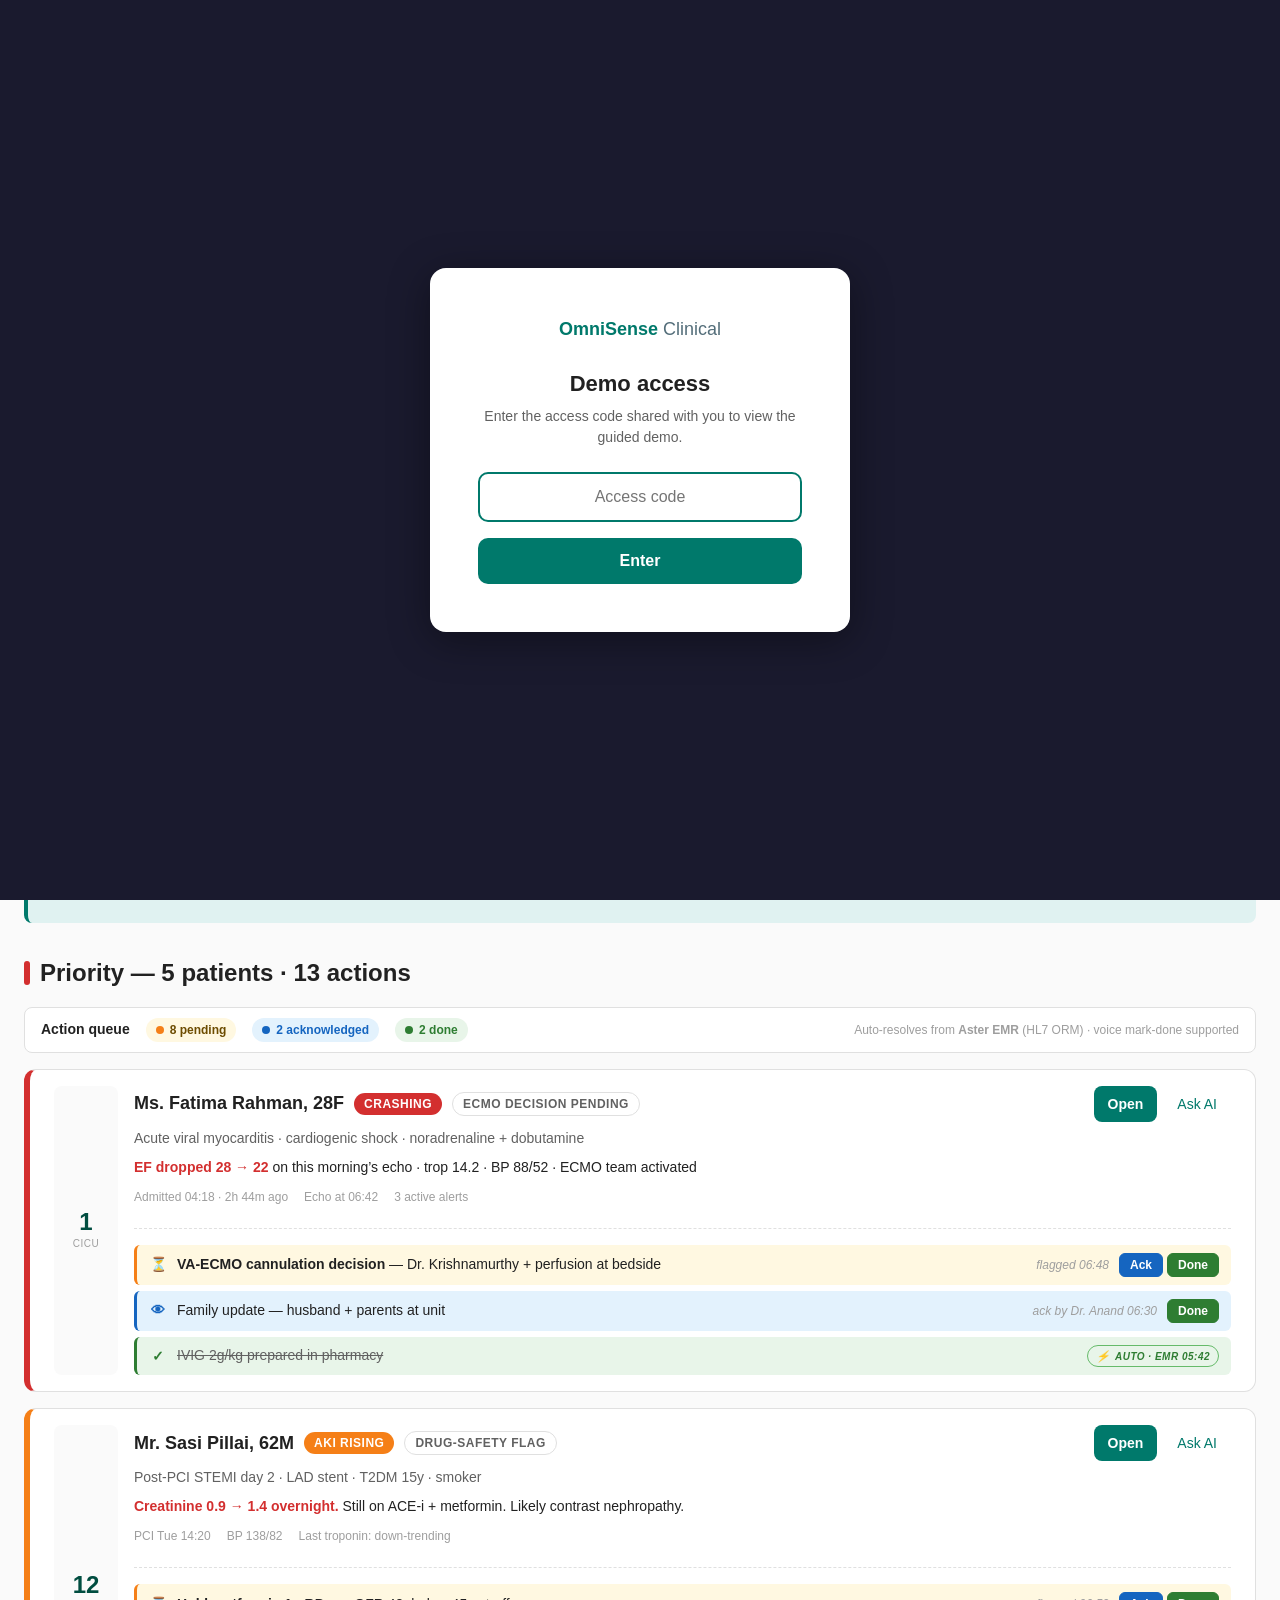
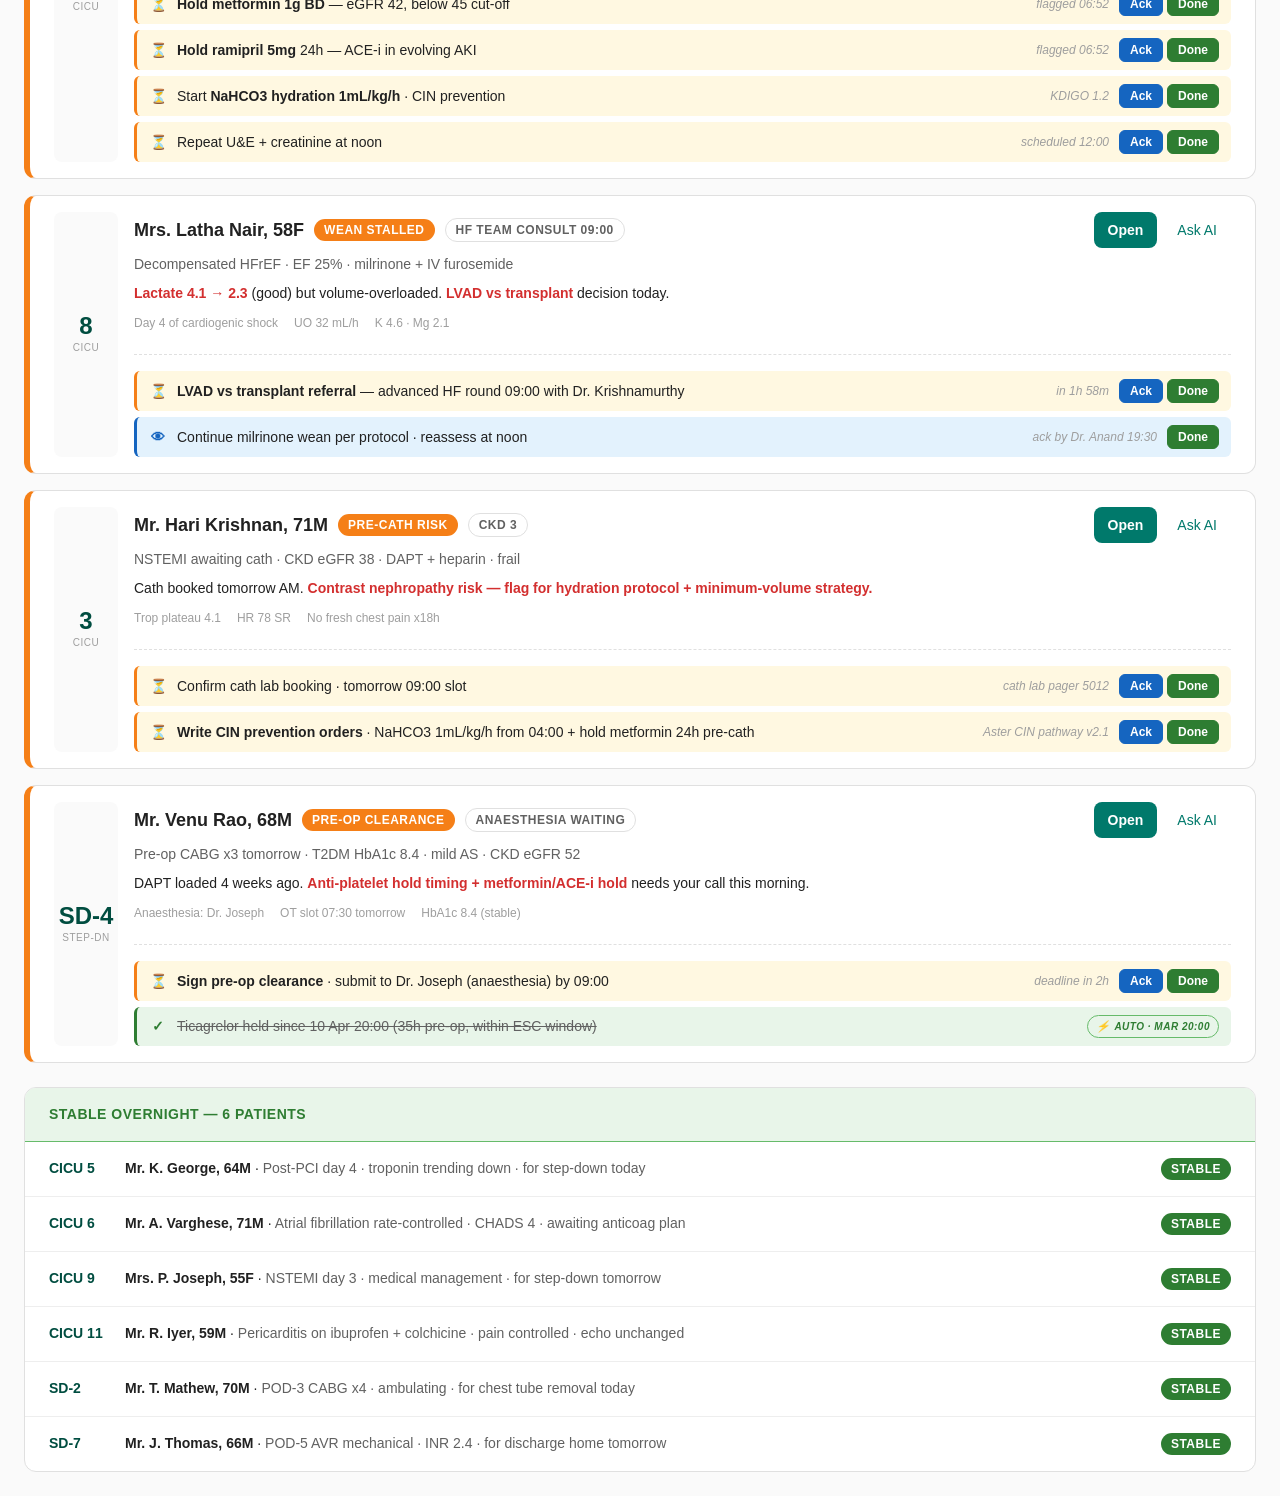
==== commit 0db5f57c: "Tab reorder, spotlight fixes, I-PASS sub-tab, mobile responsive, arrow animation, page-end hint" ====
--- a/02-briefing-shift-start.html
+++ b/02-briefing-shift-start.html
@@ -29,8 +29,8 @@
       <svg class="tab-mic-icon" viewBox="0 0 24 24"><rect x="9" y="3" width="6" height="12" rx="3"/><path d="M5 11a7 7 0 0 0 14 0M12 18v3"/></svg>
       Briefing
     </div>
+    <div class="tab">Patients</div>
     <div class="tab">Rounds</div>
-    <div class="tab">Patients</div>
     <div class="tab">Knowledge</div>
   </nav>
 
@@ -49,6 +49,15 @@
         </button>
       </div>
     </div>
+
+    <!-- Voice / Text sub-tabs -->
+    <div id="briefing-subtabs" style="display:flex; gap:4px; margin-bottom:var(--space-md); background:var(--color-bg); padding:4px; border-radius:var(--radius-md); width:fit-content;">
+      <button id="subtab-voice" onclick="showBriefingView('voice')" style="padding:8px 20px; border:none; border-radius:var(--radius-sm); font-size:var(--font-sm); font-weight:600; cursor:pointer; font-family:inherit; background:var(--color-primary); color:white;">Voice</button>
+      <button id="subtab-text" onclick="showBriefingView('text')" style="padding:8px 20px; border:none; border-radius:var(--radius-sm); font-size:var(--font-sm); font-weight:600; cursor:pointer; font-family:inherit; background:transparent; color:var(--color-text-secondary);">Text (I-PASS)</button>
+    </div>
+
+    <!-- VOICE VIEW -->
+    <div id="briefing-voice">
 
     <!-- Doctor's voice turn -->
     <div class="doctor-bubble">
@@ -111,14 +120,13 @@
       </div>
     </div>
 
-    <!-- Text handoff (collapsible) -->
-    <div id="handoff-toggle" style="margin-top:var(--space-md);">
-      <button onclick="document.getElementById('handoff-body').style.display = document.getElementById('handoff-body').style.display === 'none' ? 'block' : 'none'; this.querySelector('.toggle-arrow').textContent = document.getElementById('handoff-body').style.display === 'none' ? '\u25B6' : '\u25BC';" style="display:flex; align-items:center; gap:8px; padding:10px 16px; background:var(--color-surface); border:1px solid var(--color-border); border-radius:var(--radius-md); cursor:pointer; font-size:var(--font-sm); font-weight:600; color:var(--color-text-secondary); font-family:inherit; width:100%; text-align:left;">
-        <span class="toggle-arrow">&#9660;</span>
-        View as text (I-PASS handoff from Dr. Anand)
-      </button>
-      <div id="handoff-body" style="display:block; margin-top:8px; padding:var(--space-lg); background:var(--color-surface); border:1px solid var(--color-border); border-radius:var(--radius-md); font-size:var(--font-sm); line-height:1.7;">
-        <div style="display:grid; grid-template-columns:80px 1fr; gap:var(--space-sm) var(--space-lg); margin-bottom:var(--space-md);">
+    </div><!-- end briefing-voice -->
+
+    <!-- TEXT VIEW (I-PASS) -->
+    <div id="briefing-text" style="display:none;">
+      <div style="padding:var(--space-lg); background:var(--color-surface); border:1px solid var(--color-border); border-radius:var(--radius-md); font-size:var(--font-sm); line-height:1.7;">
+        <div style="font-size:var(--font-xs); text-transform:uppercase; letter-spacing:0.8px; color:var(--color-primary); font-weight:700; margin-bottom:var(--space-md);">I-PASS Handoff from Dr. Anand &middot; 11 April 2026 &middot; 07:00</div>
+        <div style="display:grid; grid-template-columns:80px 1fr; gap:var(--space-sm) var(--space-lg);">
           <div style="font-size:var(--font-xs); text-transform:uppercase; color:var(--color-text-muted); font-weight:700; letter-spacing:0.8px;">Illness</div>
           <div><span class="badge badge-critical">Watcher x1</span> <span class="badge badge-warning" style="margin-left:4px;">Unstable x3</span> <span class="badge badge-stable" style="margin-left:4px;">Stable x7</span></div>
 
@@ -140,6 +148,17 @@
         </div>
       </div>
     </div>
+
+    <script>
+    function showBriefingView(view) {
+      document.getElementById('briefing-voice').style.display = view === 'voice' ? 'block' : 'none';
+      document.getElementById('briefing-text').style.display = view === 'text' ? 'block' : 'none';
+      document.getElementById('subtab-voice').style.background = view === 'voice' ? 'var(--color-primary)' : 'transparent';
+      document.getElementById('subtab-voice').style.color = view === 'voice' ? 'white' : 'var(--color-text-secondary)';
+      document.getElementById('subtab-text').style.background = view === 'text' ? 'var(--color-primary)' : 'transparent';
+      document.getElementById('subtab-text').style.color = view === 'text' ? 'white' : 'var(--color-text-secondary)';
+    }
+    </script>
 
     <script>
     var isSpeaking = false;
@@ -534,6 +553,9 @@
   </main>
 </div>
 <script>
+// Scroll to top before tour starts (heavy page with expanded I-PASS)
+window.scrollTo(0, 0);
+
 var TOUR_CONFIG = {
   pageDesc: 'After asking "How does my day look?" you hear and see the full shift briefing.'
 };
@@ -551,10 +573,12 @@
     position: 'right'
   },
   {
-    target: '#handoff-toggle',
-    title: 'Text view',
-    body: 'Prefer reading? Expand this to see the same briefing as a structured I-PASS handoff document.',
-    position: 'bottom'
+    target: '#briefing-subtabs',
+    title: 'Voice or text',
+    body: 'Switch between the <strong>Voice</strong> briefing (what you just heard) and the <strong>Text</strong> view (structured I-PASS handoff). Same data, different format.',
+    position: 'bottom',
+    onEnter: function() { showBriefingView('text'); },
+    onLeave: function() { showBriefingView('voice'); }
   },
   {
     target: '.action-summary',
--- a/mockups.css
+++ b/mockups.css
@@ -1080,3 +1080,97 @@
   letter-spacing: 0.4px;
 }
 .mockup-banner a { color: var(--color-primary-dark); }
+
+/* ============ MOBILE RESPONSIVE ============ */
+
+@media (max-width: 768px) {
+  /* Topbar */
+  .topbar { padding: 0 var(--space-md); height: 56px; }
+  .hospital-pill { display: none; }
+  .user-block { display: none; }
+  .brand { font-size: var(--font-base); }
+
+  /* Tab bar */
+  .tabbar { padding: 0 var(--space-sm); gap: 0; overflow-x: auto; }
+  .tab { padding: var(--space-sm) var(--space-md); font-size: var(--font-sm); white-space: nowrap; }
+
+  /* Main content */
+  .main { padding: var(--space-md); }
+  .page-header { flex-direction: column; gap: var(--space-sm); }
+  .page-title { font-size: var(--font-xl); }
+  .page-subtitle { font-size: var(--font-sm); }
+
+  /* Cards */
+  .card { padding: var(--space-md); }
+
+  /* Patient cards */
+  .patient-card { flex-direction: column; gap: var(--space-sm); }
+  .patient-bed-block { flex-direction: row; width: auto; gap: var(--space-sm); }
+  .patient-bed-num { font-size: var(--font-lg); }
+  .patient-name { font-size: var(--font-base); }
+  .patient-name-row { flex-wrap: wrap; }
+  .patient-meta-row { flex-wrap: wrap; }
+
+  /* Tile grid */
+  .tile-grid { grid-template-columns: repeat(2, 1fr); }
+
+  /* AI bubble */
+  .ai-bubble { padding: var(--space-md); }
+  .ai-bubble-body { font-size: var(--font-sm); }
+  .ai-bubble-header { flex-wrap: wrap; gap: 6px; }
+
+  /* Doctor bubble */
+  .doctor-bubble { padding: var(--space-sm) var(--space-md); }
+
+  /* Drawer */
+  .drawer { width: 100vw; }
+  .drawer-header { padding: var(--space-md); }
+  .drawer-body { padding: var(--space-md); }
+  .drawer-tabs { padding: 0 var(--space-sm); }
+
+  /* Body view */
+  .body-view-container { grid-template-columns: 1fr; }
+  .organ-card { padding: var(--space-sm); }
+
+  /* Action items */
+  .action-item { flex-wrap: wrap; gap: 6px; }
+  .action-meta { width: 100%; }
+  .action-buttons { width: 100%; }
+  .action-summary { flex-wrap: wrap; }
+
+  /* Stable list */
+  .stable-row { grid-template-columns: 50px 1fr; gap: var(--space-sm); font-size: var(--font-xs); }
+  .stable-row .status { grid-column: 1 / -1; }
+
+  /* Voice overlay */
+  .voice-card { padding: var(--space-lg); width: 95vw; }
+  .voice-transcript { font-size: var(--font-lg); }
+  .mic-fab-large { width: 72px; height: 72px; }
+
+  /* KV list */
+  .kv-list { grid-template-columns: 1fr; }
+
+  /* Empty state */
+  .empty-state { padding: var(--space-lg) var(--space-md); }
+
+  /* Cite row */
+  .cite-row { gap: 4px; }
+  .cite { font-size: 10px; padding: 2px 8px; }
+}
+
+@media (max-width: 480px) {
+  .topbar { height: 48px; }
+  .brand { font-size: var(--font-sm); }
+  .user-avatar { width: 32px; height: 32px; font-size: var(--font-xs); }
+
+  .tab { padding: var(--space-xs) var(--space-sm); font-size: var(--font-xs); }
+  .tab-mic-icon { display: none; }
+
+  .page-title { font-size: var(--font-lg); }
+  .tile-grid { grid-template-columns: 1fr 1fr; }
+  .tile-value { font-size: var(--font-lg); }
+
+  .patient-card { padding: var(--space-sm) var(--space-md); }
+  .mic-fab-large { width: 64px; height: 64px; }
+  .voice-card { padding: var(--space-md); }
+}
--- a/tour.css
+++ b/tour.css
@@ -287,18 +287,84 @@
 .tour-bar-next {
   background: #00796B;
   color: white;
-  animation: cta-bounce 1.2s ease-in-out infinite;
   position: relative;
 }
-.tour-bar-next:hover { background: #009688; animation: none; transform: none; }
-
-@keyframes cta-bounce {
-  0%, 100% { transform: scale(1); background: #00796B; box-shadow: none; }
-  50% { transform: scale(1.12); background: #00BFA5; box-shadow: 0 0 12px rgba(0,191,165,0.6); }
-}
+.tour-bar-next:hover { background: #009688; }
+
+.tour-bar-arrows {
+  display: inline-flex;
+  align-items: center;
+  margin-left: 8px;
+  gap: 0;
+}
+.tour-bar-arrows span {
+  display: inline-block;
+  font-size: 22px;
+  font-weight: 700;
+  color: #00BFA5;
+  animation: chevron-flow 1.2s ease-in-out infinite;
+  text-shadow: 0 0 8px rgba(0,191,165,0.6);
+}
+.tour-bar-arrows span:nth-child(1) { animation-delay: 0s; }
+.tour-bar-arrows span:nth-child(2) { animation-delay: 0.2s; }
+.tour-bar-arrows span:nth-child(3) { animation-delay: 0.4s; }
+
+@keyframes chevron-flow {
+  0%, 100% { opacity: 0.2; transform: translateX(0); }
+  50% { opacity: 1; transform: translateX(4px); }
+}
+
+/* Remove floating arrow - replaced by inline animated arrows */
+.tour-bar-arrow { display: none; }
 .tour-bar-disabled {
   opacity: 0.3;
   pointer-events: none;
 }
 
 body.tour-active { padding-bottom: 52px; }
+
+.tour-page-end {
+  display: none;
+  align-items: center;
+  justify-content: center;
+  gap: 12px;
+  padding: 20px;
+  margin-top: var(--space-xl);
+  background: var(--color-primary-bg);
+  border: 1px solid #B2DFDB;
+  border-radius: 12px;
+  font-size: 14px;
+  color: #004D40;
+  font-weight: 500;
+}
+.tour-page-end svg {
+  flex-shrink: 0;
+}
+
+/* ============ MOBILE RESPONSIVE ============ */
+
+@media (max-width: 768px) {
+  /* Password gate */
+  .password-card { padding: 32px 24px; width: 90vw; }
+  .password-input { font-size: 14px; }
+
+  /* Spotlight tooltip */
+  .spotlight-tooltip { max-width: 280px; padding: 16px; }
+  .spotlight-tooltip-title { font-size: 13px; }
+  .spotlight-tooltip-body { font-size: 12px; }
+
+  /* Tour bar */
+  .tour-bar { padding: 8px 12px; gap: 8px; }
+  .tour-bar-title { font-size: 12px; }
+  .tour-bar-desc { display: none; }
+  .tour-bar-dots { display: none; }
+  .tour-bar-btn { padding: 6px 14px; font-size: 11px; }
+  .tour-bar-step { width: 24px; height: 24px; font-size: 11px; }
+  .tour-bar-of { font-size: 11px; }
+}
+
+@media (max-width: 480px) {
+  .spotlight-tooltip { max-width: 240px; padding: 12px; }
+  .tour-bar-title { display: none; }
+  .password-card { padding: 24px 16px; }
+}
